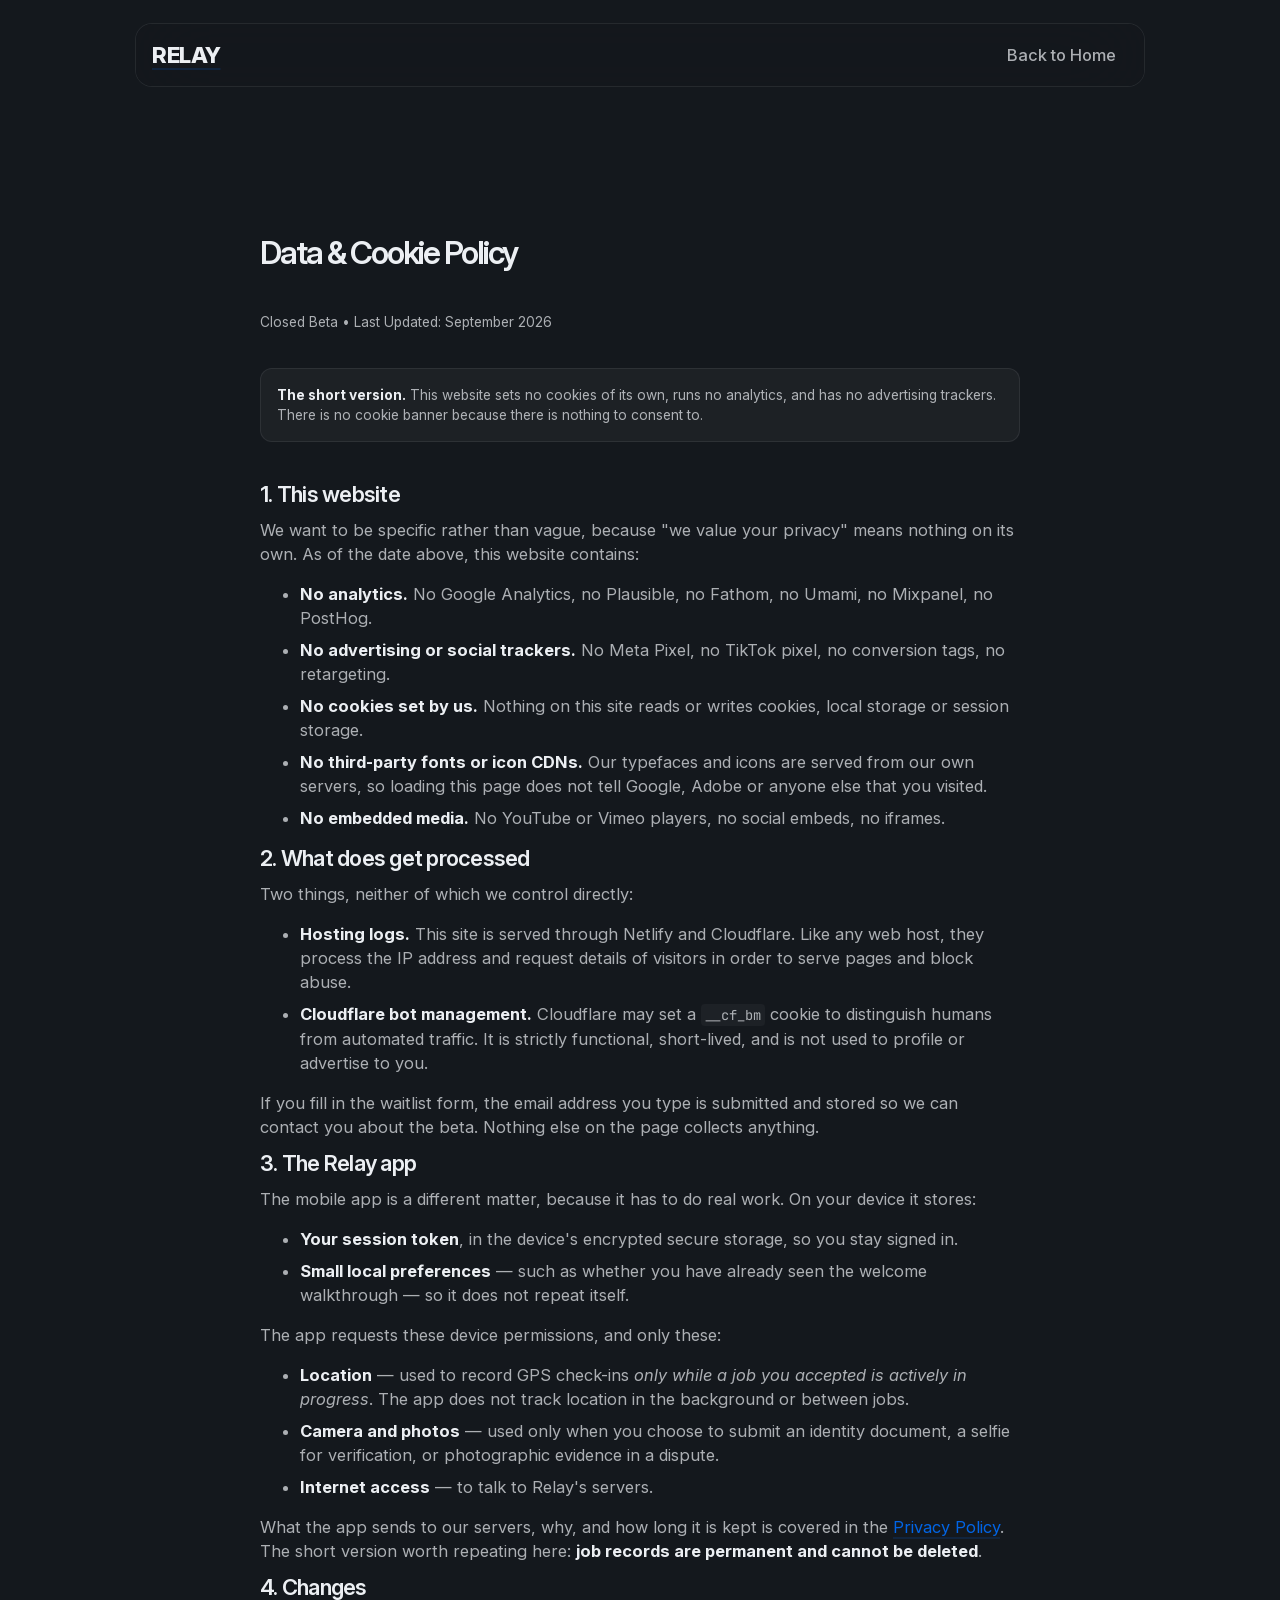
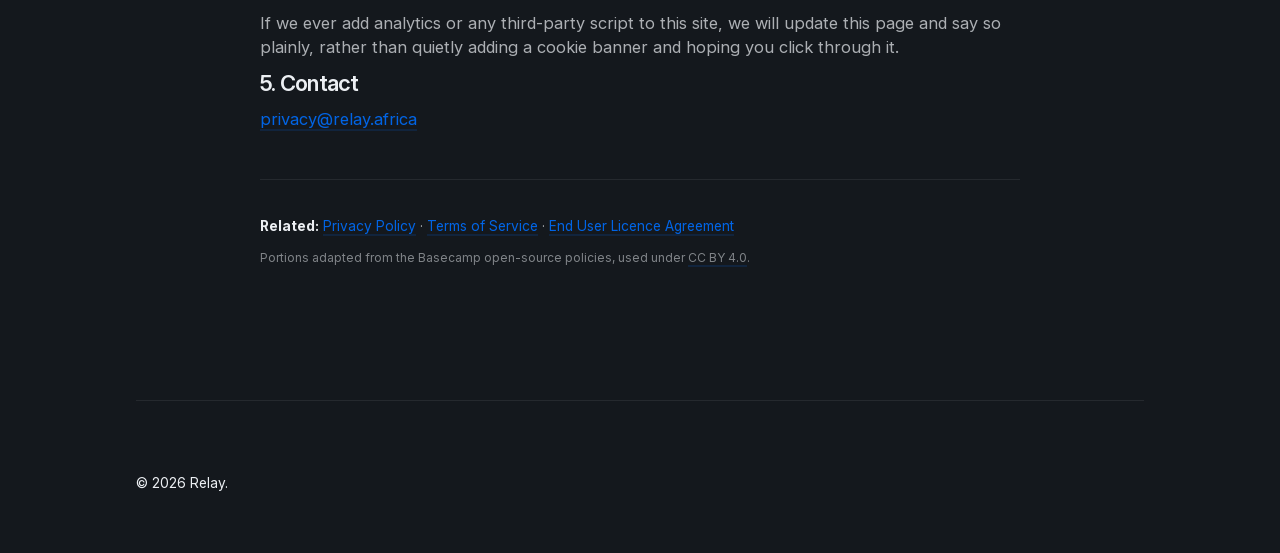
==== data-policy.html @ 2e8b770c "feat: add real privacy policy, data policy and EULA; rewrite ToS for zero custody The site had no pr" ====
<!DOCTYPE html>
<html lang="en" class="theme-dark">
<head>
  <meta charset="utf-8" />
  <title>Relay | Data &amp; Cookie Policy</title>
  <meta content="What Relay stores in your browser and on your device, and what it does not." name="description" />
  <meta content="width=device-width, initial-scale=1" name="viewport" />
  <link rel="icon" type="image/png" href="images/favicon/icon.png" sizes="32x32" />

  <link href="vendor/font-awesome-6.7.2/css/all.min.css" rel="stylesheet" />
  <link href="css/index.css" rel="stylesheet" type="text/css" />
  <link href="css/tablet.css" rel="stylesheet" type="text/css" />
  <link href="css/mobile.css" rel="stylesheet" type="text/css" />
  <script src="js/main.js" type="text/javascript" defer></script>
</head>

<body>
  <div class="page-container">
    <header class="nav-container">
      <a href="index.html" class="nav-brand">
        <span style="font-weight: 800; font-size: 22px; letter-spacing: -0.5px; color: var(--color-text-primary);">RELAY</span>
      </a>
      <nav class="nav-menu">
        <a href="index.html" class="nav-link">Back to Home</a>
      </nav>
    </header>

    <main style="max-width: 800px; margin: 0 auto; padding: 60px 20px;">
      <section>
        <div class="heading">
          <h1 style="font-size: 32px;">Data &amp; Cookie Policy</h1>
          <p class="paragraph s secondary">Closed Beta • Last Updated: September 2026</p>
        </div>

        <div style="margin-top: 24px; padding: 16px; background: var(--color-surface); border-radius: 12px; border: 1px solid var(--color-border-level-2);">
          <p class="paragraph s secondary" style="margin: 0;">
            <strong style="color: var(--color-text-primary);">The short version.</strong>
            This website sets no cookies of its own, runs no analytics, and has no advertising
            trackers. There is no cookie banner because there is nothing to consent to.
          </p>
        </div>

        <div style="margin-top: 40px;" class="paragraph m secondary">

          <h3 style="color: var(--color-text-primary);">1. This website</h3>
          <p>We want to be specific rather than vague, because "we value your privacy" means nothing on its own. As of the date above, this website contains:</p>
          <ul>
            <li><strong style="color: var(--color-text-primary);">No analytics.</strong> No Google Analytics, no Plausible, no Fathom, no Umami, no Mixpanel, no PostHog.</li>
            <li><strong style="color: var(--color-text-primary);">No advertising or social trackers.</strong> No Meta Pixel, no TikTok pixel, no conversion tags, no retargeting.</li>
            <li><strong style="color: var(--color-text-primary);">No cookies set by us.</strong> Nothing on this site reads or writes cookies, local storage or session storage.</li>
            <li><strong style="color: var(--color-text-primary);">No third-party fonts or icon CDNs.</strong> Our typefaces and icons are served from our own servers, so loading this page does not tell Google, Adobe or anyone else that you visited.</li>
            <li><strong style="color: var(--color-text-primary);">No embedded media.</strong> No YouTube or Vimeo players, no social embeds, no iframes.</li>
          </ul>

          <h3 style="color: var(--color-text-primary);">2. What does get processed</h3>
          <p>Two things, neither of which we control directly:</p>
          <ul>
            <li><strong style="color: var(--color-text-primary);">Hosting logs.</strong> This site is served through Netlify and Cloudflare. Like any web host, they process the IP address and request details of visitors in order to serve pages and block abuse.</li>
            <li><strong style="color: var(--color-text-primary);">Cloudflare bot management.</strong> Cloudflare may set a <span class="inline-code">__cf_bm</span> cookie to distinguish humans from automated traffic. It is strictly functional, short-lived, and is not used to profile or advertise to you.</li>
          </ul>
          <p>If you fill in the waitlist form, the email address you type is submitted and stored so we can contact you about the beta. Nothing else on the page collects anything.</p>

          <h3 style="color: var(--color-text-primary);">3. The Relay app</h3>
          <p>The mobile app is a different matter, because it has to do real work. On your device it stores:</p>
          <ul>
            <li><strong style="color: var(--color-text-primary);">Your session token</strong>, in the device's encrypted secure storage, so you stay signed in.</li>
            <li><strong style="color: var(--color-text-primary);">Small local preferences</strong> — such as whether you have already seen the welcome walkthrough — so it does not repeat itself.</li>
          </ul>
          <p>The app requests these device permissions, and only these:</p>
          <ul>
            <li><strong style="color: var(--color-text-primary);">Location</strong> — used to record GPS check-ins <em>only while a job you accepted is actively in progress</em>. The app does not track location in the background or between jobs.</li>
            <li><strong style="color: var(--color-text-primary);">Camera and photos</strong> — used only when you choose to submit an identity document, a selfie for verification, or photographic evidence in a dispute.</li>
            <li><strong style="color: var(--color-text-primary);">Internet access</strong> — to talk to Relay's servers.</li>
          </ul>
          <p>What the app sends to our servers, why, and how long it is kept is covered in the <a href="privacy.html" style="color: var(--color-accent);">Privacy Policy</a>. The short version worth repeating here: <strong style="color: var(--color-text-primary);">job records are permanent and cannot be deleted</strong>.</p>

          <h3 style="color: var(--color-text-primary);">4. Changes</h3>
          <p>If we ever add analytics or any third-party script to this site, we will update this page and say so plainly, rather than quietly adding a cookie banner and hoping you click through it.</p>

          <h3 style="color: var(--color-text-primary);">5. Contact</h3>
          <p><a href="mailto:privacy@relay.africa" style="color: var(--color-accent);">privacy@relay.africa</a></p>

          <div style="margin-top: 48px; padding-top: 24px; border-top: 1px solid var(--color-border-level-2);">
            <p class="paragraph s secondary" style="margin-bottom: 12px;">
              <strong style="color: var(--color-text-primary);">Related:</strong>
              <a href="privacy.html" style="color: var(--color-accent);">Privacy Policy</a> ·
              <a href="legal.html" style="color: var(--color-accent);">Terms of Service</a> ·
              <a href="eula.html" style="color: var(--color-accent);">End User Licence Agreement</a>
            </p>
            <p class="paragraph s tertiary" style="font-size: 12px;">
              Portions adapted from the Basecamp open-source policies, used under
              <a href="https://creativecommons.org/licenses/by/4.0/" style="color: var(--color-text-tertiary);" rel="noopener" target="_blank">CC BY 4.0</a>.
            </p>
          </div>
        </div>
      </section>
    </main>

    <footer class="footer">
      <div class="footer-menu">
        <div><p class="paragraph s">© 2026 Relay.</p></div>
      </div>
    </footer>
  </div>
</body>
</html>
---- css/index.css ----
@font-face {
  font-family: Inter Variable;
  src: url("../fonts/InterVariable.woff2") format("woff2");
  font-weight: 100 900;
  font-style: normal;
  font-display: swap;
}

@font-face {
  font-family: Inter Variable;
  src: url("../fonts/InterVariable-Italic.woff2") format("woff2");
  font-weight: 100 900;
  font-style: italic;
  font-display: swap;
}

@font-face {
  font-family: JetBrains Mono;
  src: url("../fonts/JetBrainsMono-VariableFont_wght.ttf") format("woff2");
  font-weight: 100 900;
  font-style: normal;
  font-display: swap;
}

:root {
  /** There features 
  These are values that determine the overall look of the theme.
  - Saturation controls how much of accent color will be mixed into text, background, and surface colors.
  - Contrast controls how contrast the text colors will be.
  */
  --theme-hue: 255;
  --theme-saturation: 0.2; /* 0...1 where 0 means grayscale colors; 1 means fully saturated colors */
  --theme-contrast: 0.8; /* 0...1 where 0 means low contrast; 1 means high contrast, black-n-white in fact */

  /* Fonts */
  --font-text: "Inter Variable", Arial, sans-serif;
  --font-mono: "JetBrains Mono", "Courier New", Courier, monospace;

  /* Font sizes */
  --font-size-s: 13.75px;
  --font-size-m: 16.5px;
  --font-size-l: 22px;
  --font-size-xl: 44px;
  --font-size-xxl: 66px;

  /* Paragraph */
  --line-height-paragraph-s: 20px;
  --line-height-paragraph-m: 24px;
  --line-height-paragraph-l: 28px;
  --letter-spacing-paragraph-l: -0.4px;
  --line-height-paragraph-xl: 52px;
  --letter-spacing-paragraph-xl: -1px;
  --line-height-ui-s: 16px;
  --line-height-ui-m: 22px;

  /* Headers */
  --line-height-h1: 70px;
  --letter-spacing-h1: -2px;
  --line-height-h2: 48px;
  --letter-spacing-h2: -1.5px;
  --line-height-h3: 24px;
  --letter-spacing-h3: -0.75px;
  --line-height-h4: 18px;

  /* Spacing */
  --space-default: 12px;
  --space-button-s-vertical: 8px;
  --space-button-s-horizontal: 16px;
  --space-button-m-vertical: 12px;
  --space-button-m-horizontal: 24px;
  --space-section: 60px;
  --space-card-m: 24px;

  --header-font-weight: 600;
  --ui-button-font-weight: 500;

  /* Border radii */
  --radius-xs: 4px;
  --radius-s: 8px;
  --radius-m: 12px;
  --radius-l: 16px;

  /* Colors */
  --color-background: white;
  --color-surface: #99a3ae14;
  --color-text-primary: #363e48;
  --color-text-secondary: #757a7f;
  --color-text-tertiary: #a7acb2;
  --color-accent: #0081ff;
  --color-accent-hover: #0088f0d9;
  --color-accent-b: #0081ff29;
  --color-accent-b-hover: #0088f033;
  --color-on-accent: white;
  --color-border-level-2: #99a3ae29;
  --color-border-level-3: #99a3ae52;
  --color-background-blur: #ffffffe6;
  --color-gradient-bg-start: #0081ff14;
  --color-gradient-bg-end: #0081ff00;
  --color-gradient-promo-start: #800069;
  --color-gradient-promo-end: #005196;
}

.theme-light {
  /** Base color
  By default it's blue ≈ #0289ff
  Usually it's your brand color. Simply provide your value and the whole theme will be recalculated automatically.
  Default value is in OKLCH because it produces richer P3 colors, however you can use any color format. 
  */
  /* --color-accent: #00bc81; */
  --color-accent: oklch(0.64 0.21 var(--theme-hue));

  /* Relative colors 
  These colors are calculated based on the accent color and saturation/contrast values.
  Feel free to provide exact values if you want to override them.
  */
  --color-background-l: calc(0.7 + 0.3 * var(--theme-contrast));
  --color-background: oklch(
    from var(--color-accent) var(--color-background-l)
      calc((1 - var(--color-background-l)) * 0.6 * var(--theme-saturation)) h
  );
  --color-background-blur: oklch(from var(--color-background) l c h / 0.8);

  --color-text-primary-l: calc(0.4 - 0.4 * pow(var(--theme-contrast), 10));
  --color-text-primary: oklch(
    from var(--color-accent) var(--color-text-primary-l)
      calc(var(--color-text-primary-l) * 0.3 * var(--theme-saturation)) h
  );

  --color-text-secondary: oklch(from var(--color-text-primary) l c h / 0.7);
  --color-text-tertiary: oklch(from var(--color-text-primary) l c h / 0.42);
  --color-accent-hover: oklch(from var(--color-accent) calc(l - 0.05) c h);
  --color-accent-b: oklch(from var(--color-accent) l c h / 0.16);
  --color-accent-b-hover: oklch(from var(--color-accent-b) calc(l - 0.1) c h);

  --color-surface: oklch(from var(--color-text-primary) l c h / 0.04);
  --color-on-accent: white;
  --color-border-level-2: oklch(from var(--color-text-primary) l c h / 0.08);
  --color-border-level-3: oklch(from var(--color-text-primary) l c h / 0.16);

  --color-gradient-bg-start: oklch(
    from var(--color-accent) l calc(0.3 * pow(var(--theme-saturation), 0.5)) h /
      calc(0.5 - 0.5 * pow(var(--theme-contrast), 2))
  );
  --color-gradient-bg-end: oklch(from var(--color-gradient-bg-start) l c h / 0);

  --color-gradient-promo-start: #ffd2f7;
  --color-gradient-promo-end: #b9dfff;
}

.theme-dark {
  color-scheme: dark;

  /** Base color
  By default it's blue ≈ #0289ff
  Usually it's your brand color. Simply provide your value and the whole theme will be recalculated automatically.
  Default value is in OKLCH because it produces richer P3 colors, however you can use any color format. 
   */
  /* --colors-accent: #00bc81; */
  --color-accent: oklch(0.53 0.22 var(--theme-hue));

  /* Relative colors 
  These colors are calculated based on the accent color and saturation/contrast values.
  Feel free to provide exact values if you want to override them.
  */
  --color-background-l: calc(0.35 - 0.35 * pow(var(--theme-contrast), 4));
  --color-background: oklch(
    from var(--color-accent) var(--color-background-l)
      calc(var(--color-background-l) * 0.3 * var(--theme-saturation)) h
  );
  --color-background-blur: oklch(from var(--color-background) l c h / 0.9);

  --color-text-primary-l: calc(0.7 + 0.3 * pow(var(--theme-contrast), 0.8));
  --color-text-primary: oklch(
    from var(--color-accent) var(--color-text-primary-l)
      calc((1 - var(--color-text-primary-l)) * 0.6 * var(--theme-saturation)) h
  );

  --color-text-secondary: oklch(from var(--color-text-primary) l c h / 0.7);
  --color-text-tertiary: oklch(from var(--color-text-primary) l c h / 0.5);
  --color-accent-hover: oklch(from var(--color-accent) calc(l + 0.05) c h);
  --color-accent-b: oklch(from var(--color-accent) l c h / 0.16);
  --color-accent-b-hover: oklch(
    from var(--color-accent-border) calc(l + 0.1) c h
  );

  --color-surface: oklch(from var(--color-text-primary) l c h / 0.04);
  --color-on-accent: white;
  --color-border-level-2: oklch(from var(--color-text-primary) l c h / 0.08);
  --color-border-level-3: oklch(from var(--color-text-primary) l c h / 0.16);

  --color-gradient-bg-start: oklch(
    from var(--color-accent) l calc(0.3 * pow(var(--theme-saturation), 0.5)) h /
      calc(0.5 - 0.5 * pow(var(--theme-contrast), 2))
  );
  --color-gradient-bg-end: oklch(from var(--color-gradient-bg-start) l c h / 0);

  --color-gradient-promo-start: #800069;
  --color-gradient-promo-end: #005196;
}

.page-container {
  max-width: 1008px;
  min-height: 100vh;
  margin: 0 auto;
  display: flex;
  flex-direction: column;
}

* {
  box-sizing: border-box;
}

html,
body {
  margin: 0;
}

body {
  background-color: var(--color-background);
  font-family: var(--font-text);
  color: var(--color-text-primary);
  font-size: var(--font-size-m);
  line-height: var(--line-height-paragraph-m);
}

/* Headers */

h1,
h2,
h3,
h4 {
  font-weight: var(--header-font-weight);
  margin: var(--space-default) 0;
}

h1 {
  font-size: var(--font-size-xxl);
  line-height: var(--line-height-h1);
  letter-spacing: var(--letter-spacing-h1);
}

h2 {
  font-size: var(--font-size-xl);
  line-height: var(--line-height-h2);
  letter-spacing: var(--letter-spacing-h2);
}

h3 {
  font-size: var(--font-size-l);
  line-height: var(--line-height-h3);
  letter-spacing: var(--letter-spacing-h3);
}

h4 {
  font-size: var(--font-size-m);
  line-height: var(--line-height-h4);
  letter-spacing: var(--letter-spacing-h4);
}

p {
  margin: var(--space-default) 0;
}

a {
  color: var(--color-accent);
  text-underline-offset: 0px;
  text-decoration: underline;
  text-decoration-color: var(--color-accent-b);
  text-decoration-skip-ink: none;
  text-underline-position: under;
  text-decoration-thickness: 2px;

  &.tertiary {
    color: var(--color-text-tertiary);
    text-decoration: none;

    &:hover {
      color: var(--color-text-secondary);
    }
  }
}

a:hover {
  color: var(--color-accent-hover);
}

ul,
ol {
  margin: 16px 0;
  padding-left: 40px;
}

li {
  margin: 8px 0;
}

img {
  vertical-align: middle;
  max-width: 100%;
  display: inline-block;
}

section {
  padding: var(--space-section) 0;
}

.eyebrow {
  display: inline-flex;
  margin-bottom: var(--space-default);
  border: 1px solid var(--color-border-level-3);
  border-radius: var(--radius-l);
  background-color: var(--color-surface);
  color: var(--color-text-secondary);
  font-size: var(--font-size-s);
  text-align: center;
  object-fit: fill;
  flex-flow: row;
  justify-content: center;
  align-items: center;
  margin-right: auto;
  margin-left: auto;
  padding: 2px 12px;
  text-decoration: none;

  &:hover {
    color: var(--color-text-primary);
  }
}

.heading {
  margin-bottom: var(--space-default);
  flex-direction: column;
  max-width: 672px;
  display: flex;

  &.hero {
    padding-bottom: 36px;
  }

  &.centered {
    text-align: center;
    margin-right: auto;
    margin-left: auto;
  }
}

.no-top-margin {
  margin-top: 0;
}

.balanced {
  text-wrap: balance;
}

.content {
  padding: var(--space-section) 0;
  max-width: 720px;
}

/* Text */

/* Style used for content */

.paragraph {
  &.s {
    font-size: var(--font-size-s);
    line-height: var(--line-height-paragraph-s);
  }

  &.m {
    font-size: var(--font-size-m);
    line-height: var(--line-height-paragraph-m);
  }

  &.l {
    font-size: var(--font-size-l);
    line-height: var(--line-height-paragraph-l);
    letter-spacing: var(--letter-spacing-paragraph-l);
  }

  &.xl {
    font-size: var(--font-size-xl);
    line-height: var(--line-height-paragraph-xl);
    letter-spacing: var(--letter-spacing-paragraph-xl);
  }

  &.bold {
    font-weight: 600;
  }
}

/* Styles for UI elements */

.ui {
  &.s {
    font-size: var(--font-size-s);
    line-height: var(--line-height-ui-s) !important;
  }

  &.m {
    font-size: var(--font-size-m);
    line-height: var(--line-height-ui-m) !important;
  }

  &.pseudo-link,
  .pseudo-link {
    text-decoration: underline;
    text-decoration-color: var(--color-accent-b);
    text-decoration-thickness: 2px;
  }
}

/* Buttons */

.button {
  display: flex;
  gap: 8px;
  cursor: pointer;
  border: none;
  text-decoration: none;
  background: transparent;
  padding: var(--space-button-m-vertical) var(--space-button-m-horizontal);
  font-size: var(--font-size-m);
  line-height: var(--line-height-ui-m);
  font-weight: var(--ui-button-font-weight);
  text-align: center;
  border-radius: var(--radius-m);
  justify-content: center;
  align-items: center;

  &.primary {
    background-color: var(--color-accent);
    color: var(--color-on-accent);

    &:hover {
      background-color: var(--color-accent-hover);
      color: var(--color-on-accent);
    }
  }

  &.secondary {
    background-color: var(--color-accent-b);
    color: var(--color-accent);

    &:hover {
      background-color: var(--color-accent-b-hover);
    }
  }

  &.tertiary {
    box-shadow: inset 0 0 0 1px var(--color-border-level-3);
    color: var(--color-text-secondary);

    &:hover {
      background-color: var(--color-surface);
      color: var(--color-text-primary);
    }
  }

  &.ghost {
    background: transparent;
    padding: var(--space-button-m-vertical) var(--space-button-m-horizontal);
    color: var(--color-text-primary);

    &:hover {
      background-color: var(--color-border-level-2);
      color: var(--color-on-accent);
    }

    &.active {
      background-color: var(--color-border-level-3);
    }

    &.compact {
      padding: var(--space-button-s-vertical) 12px;
    }
  }

  &.compact {
    padding: var(--space-button-s-vertical) var(--space-button-s-horizontal);
    border-radius: var(--radius-s);
  }
}

/* Button groups */

.button-group {
  display: flex;
  gap: 12px;
  flex-wrap: wrap;
  align-items: center;

  &.margin-paragraph {
    margin: var(--space-default) 0;
  }

  &.centered {
    justify-content: center;
    align-items: center;
  }

  &.stacked {
    flex-direction: column;
    align-items: justify;

    & .button {
      width: 100%;
    }
  }
}

/* Links */

.icon-link {
  gap: 6px;
  color: var(--color-accent);
  align-items: center;
  text-decoration: none;
  display: flex;

  &:hover {
    color: var(--color-accent-hover);
  }
}

.link-list {
  display: flex;
  flex-direction: column;
  align-items: flex-start;
  gap: 16px;
  padding-top: 12px;
}

.link-list-horizontal {
  display: flex;
  gap: var(--space-button-m-horizontal);
}

/* Icons */

.icon {
  display: flex !important;
  align-items: center;
  line-height: inherit !important;
  color: var(--color-text-tertiary);

  &.s {
    font-size: var(--font-size-s);
  }

  &.m {
    font-size: var(--font-size-m);
  }

  &.l {
    font-size: var(--font-size-l);
  }

  &.xl {
    font-size: var(--font-size-xl);
    line-height: var(--line-height-paragraph-xl) !important;
  }
}

/* Navigation */

.nav-container {
  position: sticky;
  margin-top: 24px;
  inset: 24px 0% auto;
  display: flex;
  justify-content: space-between;
  background-color: var(--color-background-blur);
  box-shadow: 0 0 0 1px var(--color-border-level-2);
  -webkit-backdrop-filter: blur(40px);
  backdrop-filter: blur(40px);
  border-radius: var(--radius-l);
  max-width: 1008px;
  padding: 12px 12px 12px 16px;
  z-index: 1000;
}

.nav-brand {
  display: flex;
  align-items: center;
  justify-content: center;
}

.nav-link {
  color: var(--color-text-secondary);
  font-size: var(--font-size-m);
  line-height: var(--line-height-ui-m);
  font-weight: var(--ui-button-font-weight);
  border-radius: var(--radius-s);
  padding: 8px 16px;
  display: inline-block;
  text-decoration: none;

  &:hover {
    color: var(--color-text-primary);
  }

  &:active {
    color: var(--color-text-tertiary);
  }
}

.background-gradient {
  position: absolute;
  background-image: linear-gradient(
    180deg,
    var(--color-gradient-bg-start),
    var(--color-gradient-bg-end)
  );
  width: 100%;
  height: 80vh;
  z-index: -10;
}

.promo-cta {
  background-image: linear-gradient(
    135deg,
    var(--color-gradient-promo-start),
    var(--color-gradient-promo-end)
  );
  border-radius: 16px;
  margin-bottom: var(--space-section);
}

.image-wide {
  margin: var(--space-default) 0;
  width: 116%;
  max-width: none;
  margin-left: -8%;
}

.mobile-only,
.nav-hamburger {
  display: none;
}

.clients-container {
  display: flex;
  gap: 36px;
  flex-wrap: wrap;
  place-content: stretch center;
  align-items: center;
  padding: 24px 0;
}

.text-centered {
  text-align: center;
}

.feature-card {
  padding: var(--space-card-m);
  background-color: var(--color-surface);
  border-radius: var(--radius-l);
  display: flex;
  gap: 16px;
  flex-direction: column;
  align-items: flex-start;
}

.feature-heading {
  max-width: 672px;
}

/* Grid */

.grid {
  display: grid;
  margin: var(--space-default) 0;
  gap: 12px;
  grid-template-rows: auto;
  grid-auto-columns: 1fr;

  &.gap-l {
    gap: 24px;
  }

  &.gap-xl {
    gap: 60px;
  }
}

.columns-2 {
  grid-template-columns: repeat(2, minmax(0, 1fr));
}

.columns-3 {
  grid-template-columns: repeat(3, minmax(0, 1fr));
}

.columns-1\/2-1 {
  grid-template-columns: minmax(0, 0.5fr) minmax(0, 1fr);
}

.card-with-icon {
  display: flex;
  flex-direction: column;
  align-items: flex-start;
}

.cards-with-icons-container {
  margin-top: var(--space-default) 0;
  gap: 36px;
  grid-template-rows: auto;
  grid-template-columns: 1fr 1fr 1fr;
  grid-auto-columns: 1fr;
  padding: 24px 0;
  display: grid;
}

.card-code-block {
  padding: var(--space-card-m);
  border: 1px solid var(--color-border-level-2);
  border-radius: var(--radius-l);
  overflow: auto;

  &.dark {
    background-color: #2b2b2b;
  }
}

/* Accordion */

.accordion-container {
  border-top: 1px solid var(--color-border-level-2);
  flex-flow: column;
  display: flex;
}

.accordion-item {
  border-bottom: 1px solid var(--color-border-level-2);
  width: 100%;
  overflow: hidden;
}

.accordion-toggle {
  padding: var(--space-card-m);
  align-items: center;
  display: flex;
  cursor: pointer;
}

.accordion-toggle:hover {
  color: var(--color-text-secondary);
}

.accordion-chevron {
  margin-left: auto;
  color: var(--color-text-tertiary);
}

[open] .accordion-chevron {
  transform: rotate(180deg);
}

.accordion-content {
  padding-right: 48px;
  padding-bottom: var(--space-button-m-vertical);
  padding-left: var(--space-card-m);
  background-color: #0000;
  display: block;
}

/* Footer */

.footer {
  border-top: 1px solid var(--color-border-level-2);
  margin-top: auto;
  padding-top: 60px;
  padding-bottom: 24px;
}

.footer-menu {
  gap: 16px;
  grid-template-rows: auto;
  grid-template-columns: 2fr 1fr 1fr;
  grid-auto-columns: 1fr;
  margin-bottom: 24px;
  display: grid;
}

.full-width {
  width: 100%;
}

.margin-top-l {
  margin-top: 24px;
}

.margin-top-xl {
  margin-top: 48px;
}

.secondary {
  color: var(--color-text-secondary);
}

.tertiary {
  color: var(--color-text-tertiary);
}

.color-accent {
  color: var(--color-accent);
}

.inline-code {
  font-family: var(--font-mono);
  font-size: var(--font-size-s);
  line-height: inherit;
  background-color: var(--color-surface);
  padding: 2px 4px;
  border-radius: var(--radius-xs);
  color: var(--color-text-secondary);
}
---- css/tablet.css ----
@media screen and (max-width: 1199px) {
  .image-wide {
    width: 100%;
    margin-left: 0;
  }
}

@media screen and (max-width: 1056px) {
  .page-container {
    max-width: 728px;
    padding: 0 24px;
  }

  .heading.hero {
    max-width: 100%;
  }

  .button-group {
    flex-shrink: 0;
  }

  .content {
    margin: 0 16px;
  }

  .nav-link {
    padding: 16px;
    display: inline-flex;
  }

  .nav-menu {
    position: absolute;
    top: calc(100% + 6px);
    text-align: center;
    left: 0;
    right: 0;
    background-color: var(--color-background);
    box-shadow: 0 0 0 1px var(--color-border-level-2);
    border-radius: var(--radius-l);
    margin-top: 4px;
    padding: 12px 24px;
    display: none;

    &.open {
      display: block;
    }
  }

  .grid {
    &.gap-l {
      gap: 16px;
    }

    &.gap-xl {
      gap: 24px;
    }
  }

  .nav-hamburger {
    display: flex;
  }
}
---- css/mobile.css ----
@media screen and (max-width: 767px) {
  body {
    /* Font sizes */
    --font-size-l: 19.25px;
    --font-size-xl: 33px;
    --font-size-xxl: 44px;

    /* Font metrics */
    --line-height-paragraph-l: 24px;
    --letter-spacing-paragraph-l: -0.2px;
    --line-height-paragraph-xl: 40px;
    --letter-spacing-paragraph-xl: -0.5px;

    /* Headers */
    --line-height-h1: 48px;
    --letter-spacing-h1: -1.5px;
    --line-height-h2: 36px;
    --letter-spacing-h2: -1px;
    --line-height-h3: 22px;
    --letter-spacing-h3: -0.75px;

    /* Sizing */
    --space-section: 24px;
    --space-button-m-vertical: 8px;
    --space-card-m: 12px;

    --radius-m: 8px;
    --radius-l: 12px;
  }

  .page-container {
    max-width: none;
    padding: 0 16px;
  }

  .navbar {
    margin-top: 12px;
    top: 12px;
  }

  .nav-container {
    padding: 8px 8px 8px 12px;
    top: 12px;
    margin-top: 12px;
  }

  .footer {
    margin: 24px 0;
  }

  .button-group {
    gap: 8px;
  }

  .columns-2,
  .columns-3,
  .columns-1\/2-1,
  .cards-with-icons-container {
    grid-template-columns: 1fr;
  }

  .card-with-icon {
    display: flex;
    flex-direction: row;
    align-items: flex-start;
    gap: 24px;

    & .icon {
      margin-top: 24px;
    }
  }
}

@media screen and (max-width: 479px) {
  .page-container {
    padding: 0 16px;
  }

  .hide-on-mobile {
    display: none;
  }

  .nav-link {
    display: flex;
  }

  .nav-menu {
    padding: 12px;
  }

  .clients-container {
    gap: 24px;
    padding: 12px 0;
  }

  .accordion-toggle {
    justify-content: flex-start;
    align-items: center;
  }

  .footer-menu {
    grid-template-columns: 2fr;
  }

  .mobile-only {
    display: flex;
  }
}
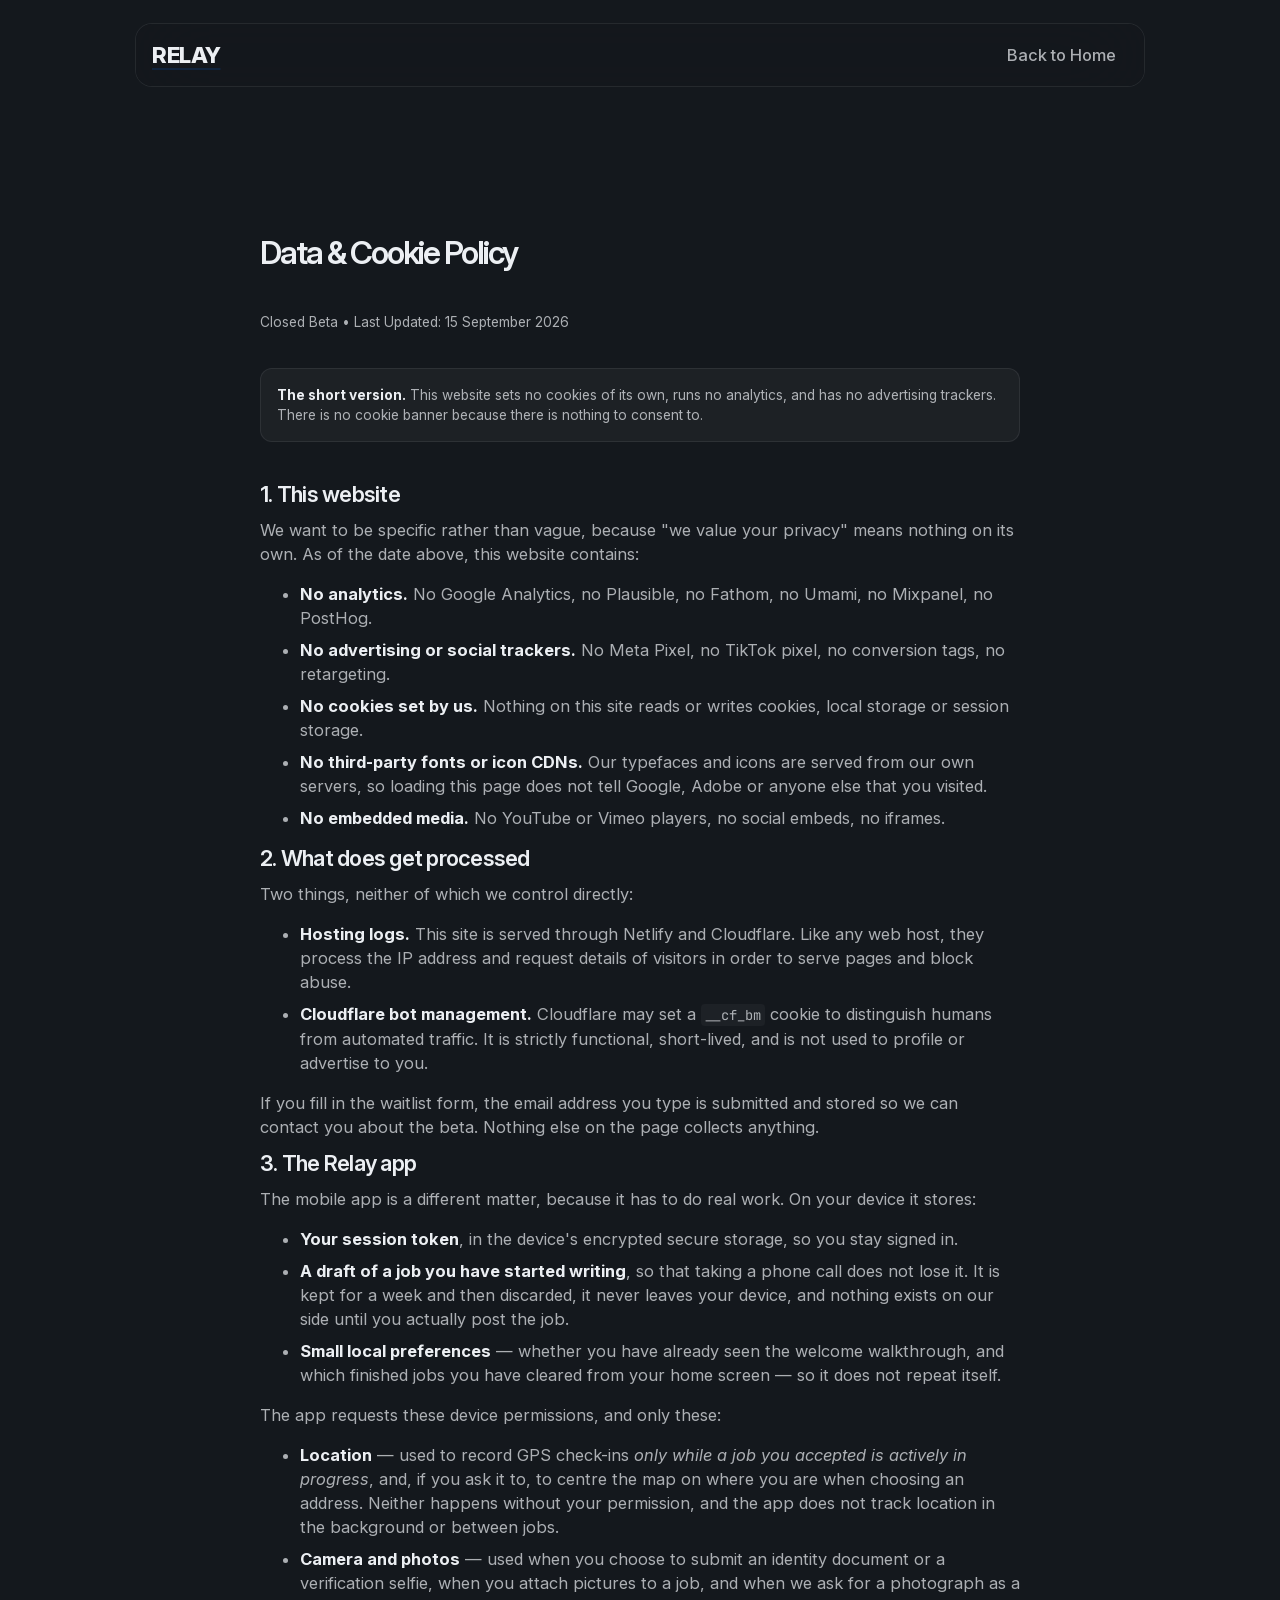
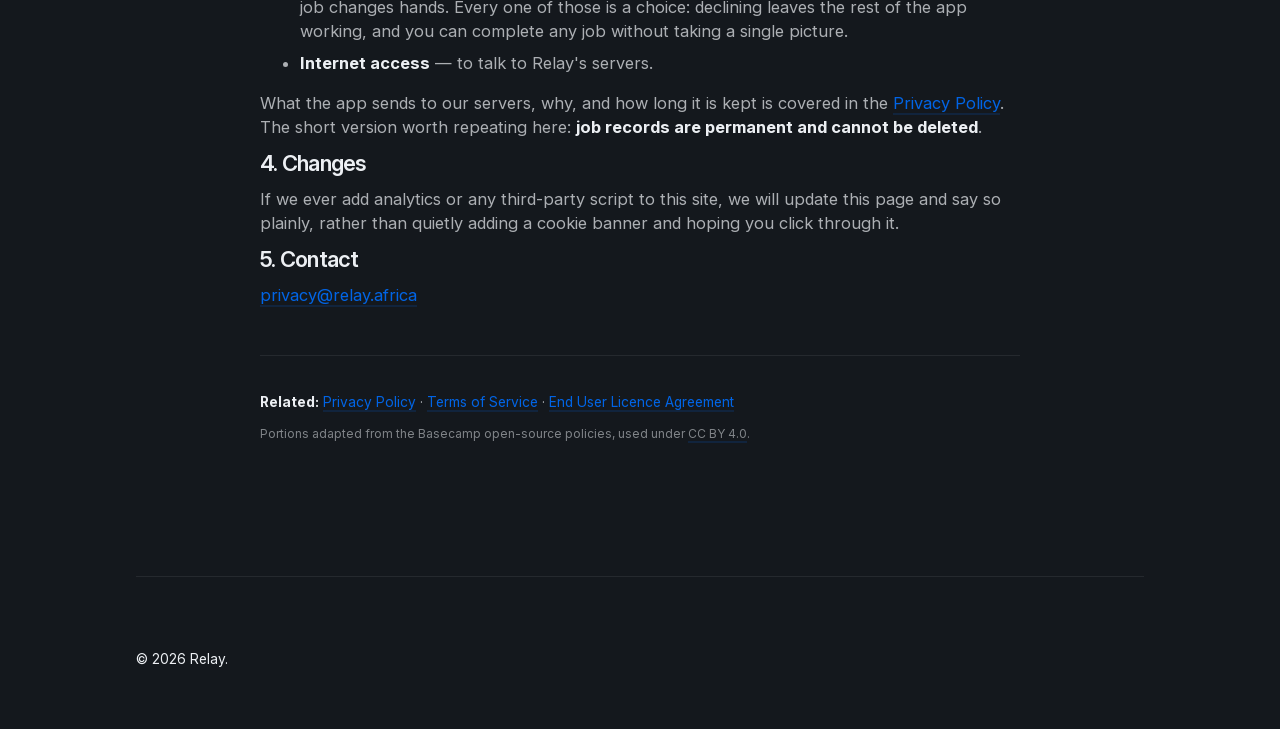
==== commit 3631b0b2: "Bring the policies back in line with what the app now does A review against the product as it actual" ====
--- a/data-policy.html
+++ b/data-policy.html
@@ -29,7 +29,7 @@
       <section>
         <div class="heading">
           <h1 style="font-size: 32px;">Data &amp; Cookie Policy</h1>
-          <p class="paragraph s secondary">Closed Beta • Last Updated: September 2026</p>
+          <p class="paragraph s secondary">Closed Beta • Last Updated: 15 September 2026</p>
         </div>
 
         <div style="margin-top: 24px; padding: 16px; background: var(--color-surface); border-radius: 12px; border: 1px solid var(--color-border-level-2);">
@@ -64,12 +64,13 @@
           <p>The mobile app is a different matter, because it has to do real work. On your device it stores:</p>
           <ul>
             <li><strong style="color: var(--color-text-primary);">Your session token</strong>, in the device's encrypted secure storage, so you stay signed in.</li>
-            <li><strong style="color: var(--color-text-primary);">Small local preferences</strong> — such as whether you have already seen the welcome walkthrough — so it does not repeat itself.</li>
+            <li><strong style="color: var(--color-text-primary);">A draft of a job you have started writing</strong>, so that taking a phone call does not lose it. It is kept for a week and then discarded, it never leaves your device, and nothing exists on our side until you actually post the job.</li>
+            <li><strong style="color: var(--color-text-primary);">Small local preferences</strong> — whether you have already seen the welcome walkthrough, and which finished jobs you have cleared from your home screen — so it does not repeat itself.</li>
           </ul>
           <p>The app requests these device permissions, and only these:</p>
           <ul>
-            <li><strong style="color: var(--color-text-primary);">Location</strong> — used to record GPS check-ins <em>only while a job you accepted is actively in progress</em>. The app does not track location in the background or between jobs.</li>
-            <li><strong style="color: var(--color-text-primary);">Camera and photos</strong> — used only when you choose to submit an identity document, a selfie for verification, or photographic evidence in a dispute.</li>
+            <li><strong style="color: var(--color-text-primary);">Location</strong> — used to record GPS check-ins <em>only while a job you accepted is actively in progress</em>, and, if you ask it to, to centre the map on where you are when choosing an address. Neither happens without your permission, and the app does not track location in the background or between jobs.</li>
+            <li><strong style="color: var(--color-text-primary);">Camera and photos</strong> — used when you choose to submit an identity document or a verification selfie, when you attach pictures to a job, and when we ask for a photograph as a job changes hands. Every one of those is a choice: declining leaves the rest of the app working, and you can complete any job without taking a single picture.</li>
             <li><strong style="color: var(--color-text-primary);">Internet access</strong> — to talk to Relay's servers.</li>
           </ul>
           <p>What the app sends to our servers, why, and how long it is kept is covered in the <a href="privacy.html" style="color: var(--color-accent);">Privacy Policy</a>. The short version worth repeating here: <strong style="color: var(--color-text-primary);">job records are permanent and cannot be deleted</strong>.</p>
